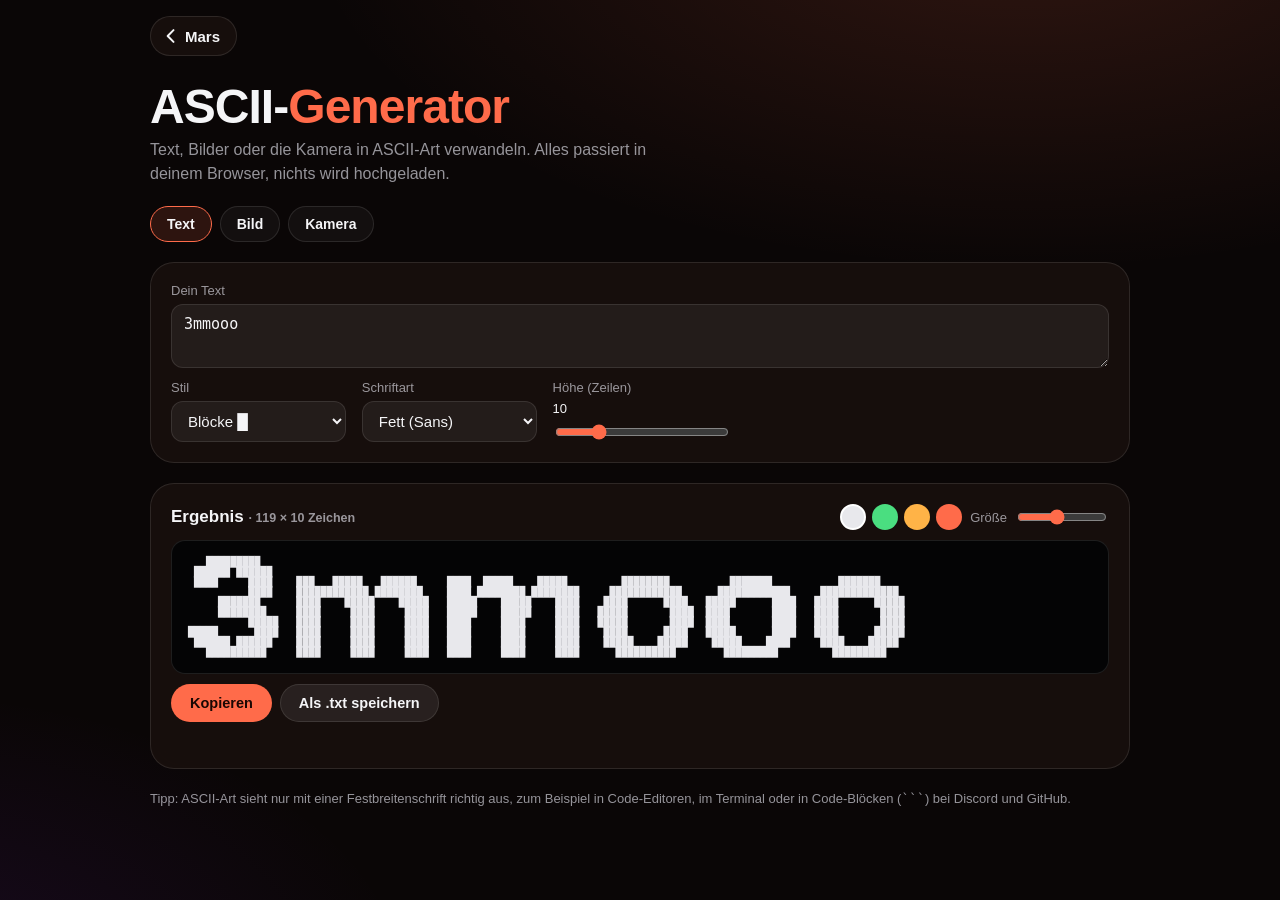
==== 3mmooo.de/ascii.html @ 1d979c2b "Add own ASCII generator and link it from Mars The external ascii-generator.site link was broken. asc" ====
<!DOCTYPE html>
<html lang="de">
<head>
<meta charset="utf-8">
<meta name="viewport" content="width=device-width, initial-scale=1, viewport-fit=cover">
<title>ASCII-Generator – 3mmooo.de</title>
<meta name="description" content="ASCII-Art-Generator im Browser: Text als Banner (Blöcke, Schattierung, Braille, Matrix), Bilder und Live-Kamera in ASCII umwandeln – alles lokal, nichts wird hochgeladen.">
<meta name="theme-color" content="#000000">
<link rel="icon" href="favicon.svg" type="image/svg+xml">
<link rel="canonical" href="https://3mmooo.de/ascii.html">
<style>
  :root {
    --bg: #0a0606;
    --panel: rgba(28, 18, 16, 0.72);
    --line: rgba(255, 255, 255, 0.1);
    --text: #f5f5f7;
    --muted: rgba(235, 235, 245, 0.62);
    --acc: #ff6b4a;
    --acc-dim: rgba(255, 107, 74, 0.14);
    --font: -apple-system, BlinkMacSystemFont, "SF Pro Display", "Inter", "Segoe UI", Roboto, sans-serif;
    --mono: ui-monospace, "SF Mono", SFMono-Regular, Menlo, Consolas, "DejaVu Sans Mono", "Liberation Mono", monospace;
    --out-color: #e8e8ec;
    color-scheme: dark;
  }
  * { box-sizing: border-box; }
  html, body { margin: 0; }
  body {
    min-height: 100vh;
    font-family: var(--font);
    color: var(--text);
    background:
      radial-gradient(1200px 600px at 80% -10%, rgba(255, 107, 74, 0.16), transparent 60%),
      radial-gradient(900px 500px at -10% 110%, rgba(138, 43, 226, 0.12), transparent 60%),
      var(--bg);
    -webkit-font-smoothing: antialiased;
    padding: max(16px, env(safe-area-inset-top)) max(16px, env(safe-area-inset-right)) max(40px, env(safe-area-inset-bottom)) max(16px, env(safe-area-inset-left));
  }
  .wrap { max-width: 980px; margin: 0 auto; display: flex; flex-direction: column; gap: 20px; }
  a { color: var(--acc); }
  button, input, select, textarea { font: inherit; color: inherit; }
  :focus-visible { outline: 2px solid var(--acc); outline-offset: 2px; }
  [hidden] { display: none !important; }

  .back {
    align-self: flex-start;
    display: inline-flex; align-items: center; gap: 4px;
    padding: 9px 16px 9px 10px;
    border-radius: 999px;
    border: 1px solid var(--line);
    background: var(--panel);
    color: inherit; text-decoration: none;
    font-weight: 600; font-size: 15px;
  }
  .back svg { width: 20px; height: 20px; }
  header h1 { margin: 6px 0 6px; font-size: clamp(32px, 6vw, 48px); letter-spacing: -0.02em; line-height: 1.05; }
  header h1 span { color: var(--acc); }
  header p { margin: 0; color: var(--muted); font-size: 16px; line-height: 1.5; max-width: 62ch; }

  .tabs { display: flex; flex-wrap: wrap; gap: 8px; }
  .tab {
    padding: 9px 16px; border-radius: 999px; border: 1px solid var(--line);
    background: rgba(255, 255, 255, 0.04); font-size: 14px; font-weight: 600; cursor: pointer;
  }
  .tab:hover { background: rgba(255, 255, 255, 0.08); }
  .tab[aria-selected="true"] { background: var(--acc-dim); border-color: var(--acc); }

  .card {
    border-radius: 24px; border: 1px solid var(--line); background: var(--panel);
    -webkit-backdrop-filter: blur(20px); backdrop-filter: blur(20px);
    padding: 20px; display: flex; flex-direction: column; gap: 14px;
  }
  .controls { display: grid; grid-template-columns: repeat(auto-fit, minmax(170px, 1fr)); gap: 12px 16px; }
  .field { display: flex; flex-direction: column; gap: 6px; font-size: 13px; color: var(--muted); min-width: 0; }
  .field.wide { grid-column: 1 / -1; }
  .field output { color: var(--text); font-variant-numeric: tabular-nums; }
  textarea, input[type="text"], select {
    font-size: 15px; padding: 10px 12px; border-radius: 12px; border: 1px solid var(--line);
    background: rgba(255, 255, 255, 0.06); color: var(--text); outline: none; min-width: 0; width: 100%;
  }
  textarea { font-family: var(--mono); resize: vertical; min-height: 64px; }
  textarea:focus, input[type="text"]:focus, select:focus { border-color: var(--acc); }
  input[type="range"] { width: 100%; accent-color: var(--acc); }
  .check { display: flex; align-items: center; gap: 8px; font-size: 14px; color: var(--text); cursor: pointer; }
  .check input { accent-color: var(--acc); width: 18px; height: 18px; }

  .row { display: flex; flex-wrap: wrap; gap: 8px; align-items: center; }
  .btn {
    padding: 10px 18px; border-radius: 999px; border: 1px solid var(--line);
    background: rgba(255, 255, 255, 0.08); font-weight: 600; font-size: 14.5px; cursor: pointer;
  }
  .btn:hover { background: rgba(255, 255, 255, 0.15); }
  .btn.primary { background: var(--acc); border-color: transparent; color: #1a0703; }
  .btn.primary:hover { background: #ff8467; }
  .hint { font-size: 13px; color: var(--muted); margin: 0; }

  .drop {
    display: grid; place-items: center; text-align: center; gap: 6px;
    padding: 22px; border-radius: 16px; border: 1.5px dashed rgba(255, 255, 255, 0.22);
    color: var(--muted); font-size: 14px; cursor: pointer;
  }
  .drop.over { border-color: var(--acc); background: var(--acc-dim); color: var(--text); }
  .drop strong { color: var(--text); }

  .output-card { gap: 10px; }
  .out-head { display: flex; flex-wrap: wrap; justify-content: space-between; align-items: center; gap: 10px; }
  .out-head h2 { margin: 0; font-size: 17px; }
  .meta { font-size: 12.5px; color: var(--muted); font-variant-numeric: tabular-nums; }
  .out-wrap { overflow: auto; max-height: 70vh; border-radius: 14px; background: #040405; border: 1px solid var(--line); }
  pre#out {
    margin: 0; padding: 16px; font-family: var(--mono); font-size: var(--fs, 10px); line-height: 1.0;
    color: var(--out-color); white-space: pre; width: max-content; min-width: 100%;
  }
  pre#out.color span { color: inherit; }
  .swatches { display: flex; gap: 6px; }
  .swatch { width: 26px; height: 26px; border-radius: 50%; border: 2px solid transparent; cursor: pointer; }
  .swatch[aria-pressed="true"] { border-color: #fff; }
  .status { min-height: 1.2em; font-size: 13px; color: var(--muted); margin: 0; }
  .status.ok { color: #4ade80; }
  .status.err { color: #ff6b6b; }
  footer { color: var(--muted); font-size: 13px; line-height: 1.6; }
  video, canvas.work { display: none; }
</style>
</head>
<body>
<div class="wrap">
  <a class="back" href="index.html#mars">
    <svg viewBox="0 0 24 24" aria-hidden="true"><path d="m15 5-7 7 7 7" fill="none" stroke="currentColor" stroke-width="2.4" stroke-linecap="round" stroke-linejoin="round"/></svg>
    Mars
  </a>

  <header>
    <h1>ASCII-<span>Generator</span></h1>
    <p>Text, Bilder oder die Kamera in ASCII-Art verwandeln. Alles passiert in deinem Browser, nichts wird hochgeladen.</p>
  </header>

  <nav class="tabs" role="tablist" aria-label="Modus">
    <button class="tab" role="tab" id="tab-text" data-mode="text" aria-selected="true">Text</button>
    <button class="tab" role="tab" id="tab-bild" data-mode="bild" aria-selected="false">Bild</button>
    <button class="tab" role="tab" id="tab-kamera" data-mode="kamera" aria-selected="false">Kamera</button>
  </nav>

  <!-- Text -->
  <section class="card" data-panel="text" aria-labelledby="tab-text">
    <div class="controls">
      <label class="field wide">Dein Text
        <textarea id="txt-in" rows="2" spellcheck="false">3mmooo</textarea>
      </label>
      <label class="field">Stil
        <select id="txt-style">
          <option value="block">Blöcke █</option>
          <option value="hash">Raute #</option>
          <option value="shade">Schattiert ░▒▓█</option>
          <option value="braille">Braille-Punkte ⣿ (fein)</option>
          <option value="matrix">Matrix 0101</option>
          <option value="outline">Umriss</option>
        </select>
      </label>
      <label class="field">Schriftart
        <select id="txt-font">
          <option value="900 100px 'Arial Black', 'Arial', sans-serif">Fett (Sans)</option>
          <option value="700 100px Impact, 'Arial Narrow', sans-serif">Impact</option>
          <option value="700 100px Georgia, 'Times New Roman', serif">Serif</option>
          <option value="700 100px 'Courier New', monospace">Schreibmaschine</option>
          <option value="italic 700 100px 'Brush Script MT', cursive">Schreibschrift</option>
        </select>
      </label>
      <label class="field">Höhe (Zeilen) <output id="txt-rows-v">10</output>
        <input type="range" id="txt-rows" min="4" max="30" value="10">
      </label>
    </div>
  </section>

  <!-- Bild -->
  <section class="card" data-panel="bild" aria-labelledby="tab-bild" hidden>
    <label class="drop" id="drop" for="img-file">
      <strong>Bild auswählen oder hierher ziehen</strong>
      <span>PNG, JPG, GIF, WebP – bleibt auf deinem Gerät</span>
    </label>
    <input type="file" id="img-file" accept="image/*" hidden>
    <div class="controls">
      <label class="field">Breite (Zeichen) <output id="img-cols-v">100</output>
        <input type="range" id="img-cols" min="20" max="240" value="100">
      </label>
      <label class="field">Zeichensatz
        <select id="img-ramp">
          <option value="standard">Standard  .:-=+*#%@</option>
          <option value="fein">Fein (70 Stufen)</option>
          <option value="block">Blöcke ░▒▓█</option>
          <option value="braille">Braille ⣿ (sehr fein)</option>
          <option value="binaer">Binär 0 1</option>
        </select>
      </label>
      <label class="field">Kontrast <output id="img-contrast-v">1.0</output>
        <input type="range" id="img-contrast" min="0.5" max="2.5" step="0.1" value="1">
      </label>
      <div class="field">Optionen
        <label class="check"><input type="checkbox" id="img-invert"> Invertieren (für hellen Hintergrund)</label>
        <label class="check"><input type="checkbox" id="img-color"> In Farbe</label>
      </div>
    </div>
  </section>

  <!-- Kamera -->
  <section class="card" data-panel="kamera" aria-labelledby="tab-kamera" hidden>
    <p class="hint">Die Kamera startet erst nach deinem Klick. Das Bild bleibt auf deinem Gerät und wird nirgends gespeichert.</p>
    <div class="row">
      <button class="btn primary" id="cam-start">Kamera starten</button>
      <button class="btn" id="cam-stop" hidden>Stoppen</button>
      <button class="btn" id="cam-snap" hidden>Standbild</button>
    </div>
    <div class="controls">
      <label class="field">Breite (Zeichen) <output id="cam-cols-v">90</output>
        <input type="range" id="cam-cols" min="30" max="180" value="90">
      </label>
      <label class="field">Zeichensatz
        <select id="cam-ramp">
          <option value="standard">Standard</option>
          <option value="fein">Fein</option>
          <option value="block">Blöcke</option>
          <option value="binaer">Matrix 0 1</option>
        </select>
      </label>
    </div>
  </section>

  <!-- Ausgabe -->
  <section class="card output-card" aria-label="Ergebnis">
    <div class="out-head">
      <h2>Ergebnis <span class="meta" id="meta"></span></h2>
      <div class="row">
        <div class="swatches" role="group" aria-label="Textfarbe">
          <button class="swatch" data-color="#e8e8ec" style="background:#e8e8ec" aria-label="Weiß" aria-pressed="true"></button>
          <button class="swatch" data-color="#4ade80" style="background:#4ade80" aria-label="Terminal-Grün" aria-pressed="false"></button>
          <button class="swatch" data-color="#ffb347" style="background:#ffb347" aria-label="Bernstein" aria-pressed="false"></button>
          <button class="swatch" data-color="#ff6b4a" style="background:#ff6b4a" aria-label="Mars-Rot" aria-pressed="false"></button>
        </div>
        <label class="field" style="flex-direction:row;align-items:center;gap:8px">Größe
          <input type="range" id="fs" min="4" max="18" value="10" style="width:90px" aria-label="Schriftgröße der Vorschau">
        </label>
      </div>
    </div>
    <div class="out-wrap"><pre id="out" aria-live="off"></pre></div>
    <div class="row">
      <button class="btn primary" id="copy">Kopieren</button>
      <button class="btn" id="download">Als .txt speichern</button>
    </div>
    <p class="status" id="status" role="status"></p>
  </section>

  <footer>
    Tipp: ASCII-Art sieht nur mit einer Festbreitenschrift richtig aus, zum Beispiel in Code-Editoren, im Terminal
    oder in Code-Blöcken (<code>```</code>) bei Discord und GitHub.
  </footer>
</div>

<video id="video" playsinline muted></video>
<canvas class="work" id="work"></canvas>

<script>
(() => {
  'use strict';
  const $ = (s) => document.querySelector(s);
  const work = $('#work');
  const ctx = work.getContext('2d', { willReadFrequently: true });
  const out = $('#out');
  let mode = 'text';
  let lastText = '';

  const RAMPS = {
    standard: ' .:-=+*#%@',
    fein: " .'`^\",:;Il!i><~+_-?][}{1)(|\\/tfjrxnuvczXYUJCLQ0OZmwqpdbkhao*#MW&8%B@$",
    block: ' ░▒▓█',
    binaer: ' 01',
  };

  // ---------- Grundlagen: Bild in Helligkeitsraster umwandeln ----------
  // Liefert für jede Zelle die "Deckung" 0..1 (1 = voll/dunkel bzw. Text) und optional die Farbe.
  function sample(cols, rows, src, opts = {}) {
    const { invert = false, contrast = 1, alphaMode = false, sub = [1, 1] } = opts;
    const w = cols * sub[0], h = rows * sub[1];
    work.width = w; work.height = h;
    ctx.clearRect(0, 0, w, h);
    if (!alphaMode) { ctx.fillStyle = '#fff'; ctx.fillRect(0, 0, w, h); }
    ctx.imageSmoothingEnabled = true;
    ctx.imageSmoothingQuality = 'high';
    ctx.drawImage(src, 0, 0, w, h);
    const d = ctx.getImageData(0, 0, w, h).data;
    const val = new Float32Array(w * h);
    const col = new Uint8ClampedArray(w * h * 3);
    for (let i = 0; i < w * h; i++) {
      const r = d[i * 4], g = d[i * 4 + 1], b = d[i * 4 + 2], a = d[i * 4 + 3] / 255;
      let v;
      if (alphaMode) v = a;
      else {
        const lum = (0.2126 * r + 0.7152 * g + 0.0722 * b) / 255;
        v = lum;                                                // hell = dichtes Zeichen (Vorschau ist dunkel)
        v = Math.min(1, Math.max(0, (v - 0.5) * contrast + 0.5));
      }
      val[i] = invert ? 1 - v : v;
      col[i * 3] = r; col[i * 3 + 1] = g; col[i * 3 + 2] = b;
    }
    return { val, col, w, h };
  }

  function rampText(grid, cols, rows, ramp, { binary = false, color = false } = {}) {
    const lines = [];
    const html = [];
    for (let y = 0; y < rows; y++) {
      let line = '', hline = '';
      for (let x = 0; x < cols; x++) {
        const i = y * cols + x;
        const v = grid.val[i];
        let ch;
        if (binary) ch = v < 0.35 ? ' ' : (Math.random() < 0.5 ? '0' : '1');
        else ch = ramp[Math.min(ramp.length - 1, Math.floor(v * ramp.length))];
        line += ch;
        if (color) {
          const r = grid.col[i * 3], g = grid.col[i * 3 + 1], b = grid.col[i * 3 + 2];
          hline += ch === ' ' ? ' ' : `<span style="color:rgb(${r},${g},${b})">${ch === '<' ? '&lt;' : ch === '>' ? '&gt;' : ch === '&' ? '&amp;' : ch}</span>`;
        }
      }
      lines.push(line.replace(/\s+$/, ''));
      if (color) html.push(hline);
    }
    return { text: trimBlock(lines), html: color ? html.join('\n') : null };
  }

  // Braille: jede Zelle = 2×4 Punkte → sehr feine Auflösung
  const BRAILLE_BITS = [[0x01, 0x08], [0x02, 0x10], [0x04, 0x20], [0x40, 0x80]];
  function brailleText(grid, cols, rows, threshold = 0.5) {
    const lines = [];
    for (let y = 0; y < rows; y++) {
      let line = '';
      for (let x = 0; x < cols; x++) {
        let bits = 0;
        for (let dy = 0; dy < 4; dy++) for (let dx = 0; dx < 2; dx++) {
          if (grid.val[(y * 4 + dy) * grid.w + x * 2 + dx] > threshold) bits |= BRAILLE_BITS[dy][dx];
        }
        line += bits ? String.fromCharCode(0x2800 + bits) : ' ';
      }
      lines.push(line.replace(/\s+$/, ''));
    }
    return trimBlock(lines);
  }

  // leere Zeilen oben/unten und gemeinsame Einrückung links entfernen
  function trimBlock(lines) {
    while (lines.length && !lines[0].trim()) lines.shift();
    while (lines.length && !lines[lines.length - 1].trim()) lines.pop();
    const indent = Math.min(...lines.filter((l) => l.trim()).map((l) => l.match(/^ */)[0].length));
    return lines.map((l) => l.slice(Number.isFinite(indent) ? indent : 0)).join('\n');
  }

  function show(text, html, info) {
    lastText = text;
    if (html) { out.innerHTML = html; out.classList.add('color'); }
    else { out.textContent = text; out.classList.remove('color'); }
    const lines = text ? text.split('\n') : [];
    $('#meta').textContent = text ? `· ${Math.max(...lines.map((l) => [...l].length))} × ${lines.length} Zeichen${info ? ' · ' + info : ''}` : '';
  }

  // ---------- Text ----------
  const textCanvas = document.createElement('canvas');
  const tctx = textCanvas.getContext('2d');
  function renderText() {
    const raw = $('#txt-in').value.replace(/\r/g, '');
    const style = $('#txt-style').value;
    const rowsPerLine = +$('#txt-rows').value;
    $('#txt-rows-v').textContent = rowsPerLine;
    const lines = raw.split('\n').map((l) => l.trimEnd());
    if (!raw.trim()) { show(''); return; }

    tctx.font = $('#txt-font').value;
    const pad = 6;
    // echte Buchstabenhöhe messen, damit die Zeilen voll genutzt werden
    let asc = 0, desc = 0;
    for (const l of lines) {
      const m = tctx.measureText(l || ' ');
      asc = Math.max(asc, m.actualBoundingBoxAscent || 72);
      desc = Math.max(desc, m.actualBoundingBoxDescent || 0);
    }
    const glyphH = Math.ceil(asc + desc);
    const gap = Math.round(glyphH * 0.25);
    const widthPx = Math.max(...lines.map((l) => tctx.measureText(l || ' ').width)) + pad * 2;
    textCanvas.width = Math.ceil(widthPx);
    textCanvas.height = glyphH * lines.length + gap * (lines.length - 1) + pad * 2;
    tctx.font = $('#txt-font').value;
    tctx.fillStyle = '#000';
    tctx.textBaseline = 'alphabetic';
    if (style === 'outline') { tctx.lineWidth = 6; tctx.strokeStyle = '#000'; }
    lines.forEach((l, i) => {
      const y = pad + i * (glyphH + gap) + asc;
      if (style === 'outline') tctx.strokeText(l, pad, y); else tctx.fillText(l, pad, y);
    });

    // Zeichen sind etwa doppelt so hoch wie breit → Zellen im Verhältnis 1:2
    const rows = Math.round(rowsPerLine * textCanvas.height / glyphH);
    const cellH = textCanvas.height / rows;
    const cols = Math.max(1, Math.round(textCanvas.width / (cellH * 0.5)));

    let text;
    if (style === 'braille') {
      const grid = sample(cols, rows, textCanvas, { alphaMode: true, sub: [2, 4] });
      text = brailleText(grid, cols, rows, 0.45);
    } else {
      const grid = sample(cols, rows, textCanvas, { alphaMode: true });
      if (style === 'block') text = rampText(grid, cols, rows, '  ███').text;
      else if (style === 'hash') text = rampText(grid, cols, rows, '  ###').text;
      else if (style === 'shade') text = rampText(grid, cols, rows, ' ░▒▓█').text;
      else if (style === 'matrix') text = rampText(grid, cols, rows, '', { binary: true }).text;
      else text = rampText(grid, cols, rows, '  @@@').text;
    }
    show(text);
  }

  // ---------- Bild ----------
  let image = null;
  function renderImage() {
    $('#img-cols-v').textContent = $('#img-cols').value;
    $('#img-contrast-v').textContent = (+$('#img-contrast').value).toFixed(1);
    if (!image) { show(''); setStatus('Wähle zuerst ein Bild aus.'); return; }
    const cols = +$('#img-cols').value;
    const rows = Math.max(1, Math.round(cols * (image.naturalHeight / image.naturalWidth) * 0.5));
    const rampKey = $('#img-ramp').value;
    const opts = { invert: $('#img-invert').checked, contrast: +$('#img-contrast').value };
    if (rampKey === 'braille') {
      const grid = sample(cols, rows, image, { ...opts, sub: [2, 4] });
      show(brailleText(grid, cols, rows, 0.5));
    } else {
      const grid = sample(cols, rows, image, opts);
      const r = rampText(grid, cols, rows, RAMPS[rampKey] || RAMPS.standard, { binary: rampKey === 'binaer', color: $('#img-color').checked });
      show(r.text, r.html);
    }
    setStatus('');
  }
  function loadFile(file) {
    if (!file || !file.type.startsWith('image/')) { setStatus('Das ist keine Bilddatei.', 'err'); return; }
    const url = URL.createObjectURL(file);
    const img = new Image();
    img.onload = () => { image = img; renderImage(); };
    img.onerror = () => setStatus('Das Bild konnte nicht gelesen werden.', 'err');
    img.src = url;
  }
  $('#img-file').addEventListener('change', (e) => loadFile(e.target.files[0]));
  const drop = $('#drop');
  ['dragenter', 'dragover'].forEach((t) => drop.addEventListener(t, (e) => { e.preventDefault(); drop.classList.add('over'); }));
  ['dragleave', 'drop'].forEach((t) => drop.addEventListener(t, (e) => { e.preventDefault(); drop.classList.remove('over'); }));
  drop.addEventListener('drop', (e) => loadFile(e.dataTransfer.files[0]));
  window.addEventListener('paste', (e) => {
    const item = [...(e.clipboardData?.items || [])].find((i) => i.type.startsWith('image/'));
    if (item) { setMode('bild'); loadFile(item.getAsFile()); }
  });

  // ---------- Kamera ----------
  const video = $('#video');
  let stream = null, raf = 0, frozen = false;
  async function startCam() {
    try {
      stream = await navigator.mediaDevices.getUserMedia({ video: { facingMode: 'user', width: { ideal: 640 } }, audio: false });
    } catch {
      setStatus('Kein Zugriff auf die Kamera. Bitte im Browser erlauben (funktioniert nur über https).', 'err');
      return;
    }
    video.srcObject = stream;
    await video.play();
    frozen = false;
    $('#cam-start').hidden = true; $('#cam-stop').hidden = false; $('#cam-snap').hidden = false;
    $('#cam-snap').textContent = 'Standbild';
    setStatus('Kamera läuft.', 'ok');
    loop();
  }
  function stopCam() {
    cancelAnimationFrame(raf);
    stream?.getTracks().forEach((t) => t.stop());
    stream = null;
    $('#cam-start').hidden = false; $('#cam-stop').hidden = true; $('#cam-snap').hidden = true;
    setStatus('');
  }
  let lastFrame = 0;
  function loop(now = 0) {
    raf = requestAnimationFrame(loop);
    if (frozen || now - lastFrame < 66 || !video.videoWidth) return;   // ~15 Bilder/s
    lastFrame = now;
    $('#cam-cols-v').textContent = $('#cam-cols').value;
    const cols = +$('#cam-cols').value;
    const rows = Math.round(cols * (video.videoHeight / video.videoWidth) * 0.5);
    // gespiegelt wie ein Spiegel
    const mirror = document.createElement('canvas');
    mirror.width = video.videoWidth; mirror.height = video.videoHeight;
    const m = mirror.getContext('2d');
    m.translate(mirror.width, 0); m.scale(-1, 1); m.drawImage(video, 0, 0);
    const key = $('#cam-ramp').value;
    const grid = sample(cols, rows, mirror, { contrast: 1.3 });
    show(rampText(grid, cols, rows, RAMPS[key], { binary: key === 'binaer' }).text, null, 'live');
  }
  $('#cam-start').addEventListener('click', startCam);
  $('#cam-stop').addEventListener('click', stopCam);
  $('#cam-snap').addEventListener('click', () => {
    frozen = !frozen;
    $('#cam-snap').textContent = frozen ? 'Weiter' : 'Standbild';
  });

  // ---------- Modus, Ausgabe, Kopieren ----------
  function setMode(next) {
    mode = next;
    document.querySelectorAll('.tab').forEach((t) => t.setAttribute('aria-selected', String(t.dataset.mode === mode)));
    document.querySelectorAll('[data-panel]').forEach((p) => { p.hidden = p.dataset.panel !== mode; });
    if (mode !== 'kamera') stopCam();
    try { history.replaceState(null, '', '#' + mode); } catch {}
    refresh();
  }
  function refresh() {
    if (mode === 'text') renderText();
    else if (mode === 'bild') renderImage();
    else if (!stream) { show(''); setStatus(''); }
  }
  document.querySelectorAll('.tab').forEach((t) => t.addEventListener('click', () => setMode(t.dataset.mode)));

  ['#txt-in', '#txt-style', '#txt-font', '#txt-rows'].forEach((s) => $(s).addEventListener('input', renderText));
  ['#img-cols', '#img-ramp', '#img-contrast', '#img-invert', '#img-color'].forEach((s) => $(s).addEventListener('input', renderImage));

  function setStatus(msg, kind = '') { const s = $('#status'); s.textContent = msg; s.className = 'status ' + kind; }

  $('#copy').addEventListener('click', () => {
    if (!lastText) return setStatus('Noch nichts zum Kopieren.', 'err');
    navigator.clipboard.writeText(lastText)
      .then(() => setStatus('Kopiert ✓', 'ok'))
      .catch(() => {
        const r = document.createRange(); r.selectNodeContents(out);
        const sel = getSelection(); sel.removeAllRanges(); sel.addRange(r);
        setStatus('Text ist markiert – jetzt mit Strg+C bzw. Teilen kopieren.');
      });
  });
  $('#download').addEventListener('click', () => {
    if (!lastText) return setStatus('Noch nichts zum Speichern.', 'err');
    const a = document.createElement('a');
    a.href = URL.createObjectURL(new Blob([lastText + '\n'], { type: 'text/plain;charset=utf-8' }));
    a.download = 'ascii-art.txt';
    document.body.appendChild(a); a.click(); a.remove();
    setTimeout(() => URL.revokeObjectURL(a.href), 2000);
  });

  document.querySelectorAll('.swatch').forEach((b) => b.addEventListener('click', () => {
    document.querySelectorAll('.swatch').forEach((x) => x.setAttribute('aria-pressed', String(x === b)));
    document.documentElement.style.setProperty('--out-color', b.dataset.color);
  }));
  $('#fs').addEventListener('input', () => out.style.setProperty('--fs', $('#fs').value + 'px'));

  // Start: Modus aus der URL (#text, #bild, #kamera)
  const start = location.hash.slice(1);
  if (document.fonts?.ready) document.fonts.ready.then(() => setMode(['text', 'bild', 'kamera'].includes(start) ? start : 'text'));
  else setMode(['text', 'bild', 'kamera'].includes(start) ? start : 'text');
})();
</script>
</body>
</html>
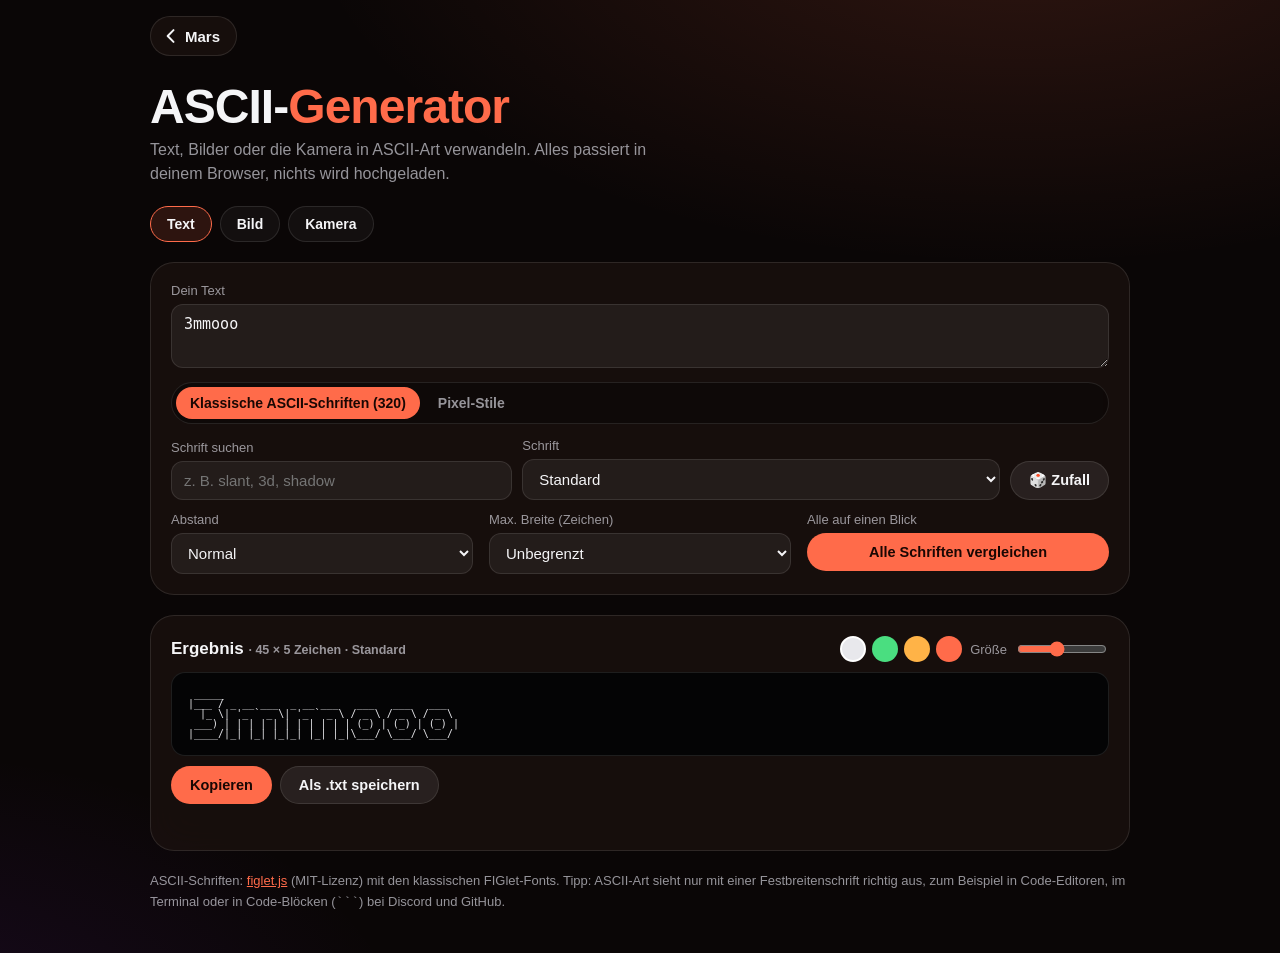
==== commit ffff77de: "Add 320 classic FIGlet fonts to the ASCII generator - Vendored figlet.js 1.12 (MIT) and its fonts lo" ====
--- a/3mmooo.de/ascii.html
+++ b/3mmooo.de/ascii.html
@@ -4,7 +4,7 @@
 <meta charset="utf-8">
 <meta name="viewport" content="width=device-width, initial-scale=1, viewport-fit=cover">
 <title>ASCII-Generator – 3mmooo.de</title>
-<meta name="description" content="ASCII-Art-Generator im Browser: Text als Banner (Blöcke, Schattierung, Braille, Matrix), Bilder und Live-Kamera in ASCII umwandeln – alles lokal, nichts wird hochgeladen.">
+<meta name="description" content="ASCII-Art-Generator im Browser: Text in 320 klassischen ASCII-Schriften (FIGlet) oder als Pixel-Banner (Blöcke, Braille, Matrix), Bilder und Live-Kamera in ASCII umwandeln – alles lokal, nichts wird hochgeladen.">
 <meta name="theme-color" content="#000000">
 <link rel="icon" href="favicon.svg" type="image/svg+xml">
 <link rel="canonical" href="https://3mmooo.de/ascii.html">
@@ -118,6 +118,24 @@
   .status.ok { color: #4ade80; }
   .status.err { color: #ff6b6b; }
   footer { color: var(--muted); font-size: 13px; line-height: 1.6; }
+
+  /* Umschalter klassisch / Pixel */
+  .seg { display: inline-flex; padding: 4px; gap: 4px; border-radius: 999px; background: rgba(0, 0, 0, 0.35); border: 1px solid var(--line); flex-wrap: wrap; }
+  .seg button { border: 0; background: none; padding: 8px 14px; border-radius: 999px; font-size: 14px; font-weight: 600; cursor: pointer; color: var(--muted); }
+  .seg button[aria-pressed="true"] { background: var(--acc); color: #1a0703; }
+  .fig-row { display: grid; grid-template-columns: minmax(0, 1fr) minmax(0, 1.4fr) auto; gap: 10px; align-items: end; }
+  @media (max-width: 620px) { .fig-row { grid-template-columns: 1fr; } }
+
+  /* Vergleich aller Schriften */
+  .gallery-head { display: flex; flex-wrap: wrap; gap: 10px; align-items: center; justify-content: space-between; }
+  .gallery-head h2 { margin: 0; font-size: 17px; }
+  .gallery { display: flex; flex-direction: column; gap: 12px; }
+  .tile { border-radius: 16px; border: 1px solid var(--line); background: rgba(0, 0, 0, 0.35); overflow: hidden; }
+  .tile header { display: flex; justify-content: space-between; align-items: center; gap: 8px; padding: 8px 10px 8px 14px; border-bottom: 1px solid var(--line); }
+  .tile h3 { margin: 0; font-size: 13.5px; font-weight: 700; }
+  .tile .mini { padding: 6px 12px; font-size: 12.5px; }
+  .tile .tile-out { overflow-x: auto; }
+  .tile pre { margin: 0; padding: 12px 14px; font: 9px/1.05 var(--mono); color: var(--out-color); white-space: pre; min-height: 60px; }
   video, canvas.work { display: none; }
 </style>
 </head>
@@ -141,10 +159,47 @@
 
   <!-- Text -->
   <section class="card" data-panel="text" aria-labelledby="tab-text">
-    <div class="controls">
-      <label class="field wide">Dein Text
-        <textarea id="txt-in" rows="2" spellcheck="false">3mmooo</textarea>
-      </label>
+    <label class="field wide">Dein Text
+      <textarea id="txt-in" rows="2" spellcheck="false">3mmooo</textarea>
+    </label>
+    <div class="seg" role="group" aria-label="Art der Schrift">
+      <button type="button" id="kind-fig" aria-pressed="true">Klassische ASCII-Schriften (<span id="fig-count">320</span>)</button>
+      <button type="button" id="kind-pix" aria-pressed="false">Pixel-Stile</button>
+    </div>
+
+    <div id="fig-controls">
+      <div class="fig-row">
+        <label class="field">Schrift suchen
+          <input type="text" id="fig-search" placeholder="z. B. slant, 3d, shadow" spellcheck="false" autocomplete="off">
+        </label>
+        <label class="field">Schrift
+          <select id="fig-font"></select>
+        </label>
+        <button class="btn" type="button" id="fig-random" title="Zufällige Schrift">🎲 Zufall</button>
+      </div>
+      <div class="controls" style="margin-top:12px">
+        <label class="field">Abstand
+          <select id="fig-layout">
+            <option value="default">Normal</option>
+            <option value="fitted">Kompakt</option>
+            <option value="full">Breit</option>
+          </select>
+        </label>
+        <label class="field">Max. Breite (Zeichen)
+          <select id="fig-width">
+            <option value="0">Unbegrenzt</option>
+            <option value="80">80 (Terminal)</option>
+            <option value="120">120</option>
+            <option value="60">60</option>
+          </select>
+        </label>
+        <div class="field">Alle auf einen Blick
+          <button class="btn primary" type="button" id="fig-compare">Alle Schriften vergleichen</button>
+        </div>
+      </div>
+    </div>
+
+    <div class="controls" id="pix-controls" hidden>
       <label class="field">Stil
         <select id="txt-style">
           <option value="block">Blöcke █</option>
@@ -247,7 +302,20 @@
     <p class="status" id="status" role="status"></p>
   </section>
 
+  <section class="card" id="gallery-card" hidden aria-labelledby="gallery-title">
+    <div class="gallery-head">
+      <h2 id="gallery-title">Alle Schriften <span class="meta" id="gallery-meta"></span></h2>
+      <div class="row">
+        <input type="text" id="gallery-filter" placeholder="Filtern …" spellcheck="false" autocomplete="off" style="width:180px">
+        <button class="btn" type="button" id="gallery-close">Schließen</button>
+      </div>
+    </div>
+    <p class="hint">Jede Schrift wird erst geladen, wenn du zu ihr scrollst. „Übernehmen“ setzt sie oben als Schrift.</p>
+    <div class="gallery" id="gallery"></div>
+  </section>
+
   <footer>
+    ASCII-Schriften: <a href="https://github.com/patorjk/figlet.js" target="_blank" rel="noopener noreferrer">figlet.js</a> (MIT-Lizenz) mit den klassischen FIGlet-Fonts.
     Tipp: ASCII-Art sieht nur mit einer Festbreitenschrift richtig aus, zum Beispiel in Code-Editoren, im Terminal
     oder in Code-Blöcken (<code>```</code>) bei Discord und GitHub.
   </footer>
@@ -359,10 +427,159 @@
     $('#meta').textContent = text ? `· ${Math.max(...lines.map((l) => [...l].length))} × ${lines.length} Zeichen${info ? ' · ' + info : ''}` : '';
   }
 
-  // ---------- Text ----------
+  // ---------- Klassische ASCII-Schriften (FIGlet) ----------
+  const FAVORITES = ['Standard', 'Slant', 'Big', 'Doom', 'ANSI Shadow', 'ANSI Regular', 'Banner3', 'Block', 'Shadow',
+    'Small', 'Small Slant', '3D-ASCII', 'Larry 3D', 'Isometric1', 'Graffiti', 'Star Wars', 'Bloody', 'Colossal', 'Epic',
+    'Ogre', 'Speed', 'Sub-Zero', 'Univers', 'Electronic', 'Calvin S', 'Delta Corps Priest 1', 'DOS Rebel', 'Elite',
+    'Fire Font-k', 'Ghost', 'Poison', 'Rectangles', 'Stop', 'Alpha', 'Big Money-ne', 'Swamp Land', 'Train',
+    'Def Leppard', 'Rammstein', "Patorjk's Cheese", 'Georgia11', 'Roman', 'Cyberlarge', 'Basic', 'Lean', 'Merlin1'];
+  const FONT_STORE = '3mmooo-ascii-font';
+  let figlet = null, allFonts = [], kind = 'fig';
+
+  async function loadFiglet() {
+    if (figlet) return figlet;
+    const mod = await import('./lib/figlet/figlet.mjs');
+    figlet = mod.default;
+    figlet.defaults({ fontPath: './lib/figlet/fonts' });
+    allFonts = await (await fetch('lib/figlet/fonts.json')).json();
+    $('#fig-count').textContent = allFonts.length;
+    fillFontSelect();
+    return figlet;
+  }
+
+  function fillFontSelect() {
+    const q = $('#fig-search').value.trim().toLowerCase();
+    const sel = $('#fig-font');
+    const keep = sel.value || (() => { try { return localStorage.getItem(FONT_STORE); } catch { return null; } })() || 'Standard';
+    const match = (f) => !q || f.toLowerCase().includes(q);
+    const fav = FAVORITES.filter((f) => allFonts.includes(f) && match(f));
+    const rest = allFonts.filter((f) => !FAVORITES.includes(f) && match(f));
+    const opt = (f) => `<option value="${escAttr(f)}">${escHtml(f)}</option>`;
+    sel.innerHTML = (fav.length ? `<optgroup label="Beliebt">${fav.map(opt).join('')}</optgroup>` : '') +
+      (rest.length ? `<optgroup label="Alle A–Z">${rest.map(opt).join('')}</optgroup>` : '');
+    if ([...sel.options].some((o) => o.value === keep)) sel.value = keep;
+    else if (sel.options.length && q) { sel.selectedIndex = 0; }
+  }
+  const escHtml = (t) => String(t).replace(/[&<>]/g, (c) => ({ '&': '&amp;', '<': '&lt;', '>': '&gt;' }[c]));
+  const escAttr = (t) => escHtml(t).replace(/"/g, '&quot;');
+
+  function figOptions(font) {
+    const width = +$('#fig-width').value;
+    return { font, horizontalLayout: $('#fig-layout').value, width: width || 1000, whitespaceBreak: true };
+  }
+  function cleanFig(t) {
+    const lines = t.replace(/\r/g, '').split('\n').map((l) => l.replace(/\s+$/, ''));
+    return trimBlock(lines);
+  }
+
+  let figToken = 0;
+  async function renderFig() {
+    const raw = $('#txt-in').value.replace(/\r/g, '');
+    if (!raw.trim()) { show(''); return; }
+    const token = ++figToken;
+    try {
+      await loadFiglet();
+      const font = $('#fig-font').value || 'Standard';
+      try { localStorage.setItem(FONT_STORE, font); } catch {}
+      // jede Zeile einzeln, damit Zeilenumbrüche erhalten bleiben
+      const parts = [];
+      for (const line of raw.split('\n')) parts.push(line.trim() ? cleanFig(await figlet.text(line, figOptions(font))) : '');
+      if (token !== figToken) return;
+      show(parts.join('\n\n'), null, font);
+      setStatus('');
+    } catch (e) {
+      if (token === figToken) setStatus('Die Schrift konnte nicht geladen werden.', 'err');
+    }
+  }
+
+  function setKind(k) {
+    kind = k;
+    $('#kind-fig').setAttribute('aria-pressed', String(k === 'fig'));
+    $('#kind-pix').setAttribute('aria-pressed', String(k === 'pix'));
+    $('#fig-controls').hidden = k !== 'fig';
+    $('#pix-controls').hidden = k !== 'pix';
+    renderText();
+  }
+  $('#kind-fig').addEventListener('click', () => setKind('fig'));
+  $('#kind-pix').addEventListener('click', () => setKind('pix'));
+  $('#fig-search').addEventListener('input', () => { fillFontSelect(); renderFig(); });
+  $('#fig-font').addEventListener('change', renderFig);
+  $('#fig-layout').addEventListener('change', renderFig);
+  $('#fig-width').addEventListener('change', renderFig);
+  $('#fig-random').addEventListener('click', async () => {
+    await loadFiglet();
+    $('#fig-search').value = '';
+    fillFontSelect();
+    $('#fig-font').value = allFonts[Math.floor(Math.random() * allFonts.length)];
+    renderFig();
+  });
+
+  // Vergleich: Text in allen Schriften, jede erst beim Hinscrollen geladen
+  let galleryObserver = null;
+  async function openGallery() {
+    await loadFiglet();
+    const card = $('#gallery-card');
+    card.hidden = false;
+    buildGallery();
+    card.scrollIntoView({ behavior: 'smooth', block: 'start' });
+  }
+  function galleryText() {
+    const t = $('#txt-in').value.split('\n').find((l) => l.trim()) || '3mmooo';
+    return t.slice(0, 24);
+  }
+  function buildGallery() {
+    const q = $('#gallery-filter').value.trim().toLowerCase();
+    const fonts = allFonts.filter((f) => !q || f.toLowerCase().includes(q));
+    $('#gallery-meta').textContent = `· ${fonts.length} Schriften`;
+    const box = $('#gallery');
+    galleryObserver?.disconnect();
+    box.innerHTML = fonts.map((f, i) => `
+      <article class="tile" data-font="${escAttr(f)}">
+        <header><h3>${escHtml(f)}</h3>
+          <div class="row"><button class="btn mini" data-use>Übernehmen</button><button class="btn mini" data-copy>Kopieren</button></div>
+        </header>
+        <div class="tile-out"><pre id="g-${i}">…</pre></div>
+      </article>`).join('');
+    const text = galleryText();
+    galleryObserver = new IntersectionObserver((entries) => {
+      for (const en of entries) {
+        if (!en.isIntersecting) continue;
+        galleryObserver.unobserve(en.target);
+        const tile = en.target, font = tile.dataset.font;
+        figlet.text(text, { font, horizontalLayout: 'default', width: 1000 })
+          .then((t) => { tile.querySelector('pre').textContent = cleanFig(t) || '(Diese Schrift kennt diese Zeichen nicht)'; })
+          .catch(() => { tile.querySelector('pre').textContent = '(Schrift konnte nicht geladen werden)'; });
+      }
+    }, { rootMargin: '400px 0px' });
+    box.querySelectorAll('.tile').forEach((t) => galleryObserver.observe(t));
+  }
+  $('#fig-compare').addEventListener('click', openGallery);
+  $('#gallery-close').addEventListener('click', () => { $('#gallery-card').hidden = true; galleryObserver?.disconnect(); });
+  $('#gallery-filter').addEventListener('input', buildGallery);
+  $('#gallery').addEventListener('click', (e) => {
+    const tile = e.target.closest('.tile');
+    if (!tile) return;
+    if (e.target.closest('[data-use]')) {
+      $('#fig-search').value = '';
+      fillFontSelect();
+      $('#fig-font').value = tile.dataset.font;
+      setKind('fig');
+      $('#tab-text').scrollIntoView({ behavior: 'smooth' });
+    } else if (e.target.closest('[data-copy]')) {
+      const text = tile.querySelector('pre').textContent;
+      navigator.clipboard.writeText(text).then(() => setStatus(`„${tile.dataset.font}“ kopiert ✓`, 'ok'))
+        .catch(() => setStatus('Kopieren nicht erlaubt – bitte den Text markieren und kopieren.', 'err'));
+    }
+  });
+
+  // ---------- Pixel-Stile (Text per Canvas abtasten) ----------
   const textCanvas = document.createElement('canvas');
   const tctx = textCanvas.getContext('2d');
   function renderText() {
+    if (kind === 'fig') return renderFig();
+    return renderPixel();
+  }
+  function renderPixel() {
     const raw = $('#txt-in').value.replace(/\r/g, '');
     const style = $('#txt-style').value;
     const rowsPerLine = +$('#txt-rows').value;
@@ -516,7 +733,15 @@
   }
   document.querySelectorAll('.tab').forEach((t) => t.addEventListener('click', () => setMode(t.dataset.mode)));
 
-  ['#txt-in', '#txt-style', '#txt-font', '#txt-rows'].forEach((s) => $(s).addEventListener('input', renderText));
+  ['#txt-style', '#txt-font', '#txt-rows'].forEach((s) => $(s).addEventListener('input', renderPixel));
+  let typeTimer = 0;
+  $('#txt-in').addEventListener('input', () => {
+    clearTimeout(typeTimer);
+    typeTimer = setTimeout(() => {
+      renderText();
+      if (!$('#gallery-card').hidden) buildGallery();
+    }, 150);
+  });
   ['#img-cols', '#img-ramp', '#img-contrast', '#img-invert', '#img-color'].forEach((s) => $(s).addEventListener('input', renderImage));
 
   function setStatus(msg, kind = '') { const s = $('#status'); s.textContent = msg; s.className = 'status ' + kind; }
@@ -546,6 +771,9 @@
   }));
   $('#fs').addEventListener('input', () => out.style.setProperty('--fs', $('#fs').value + 'px'));
 
+  // Handy: kleinere Vorschau-Schrift, damit mehr aufs Display passt
+  if (innerWidth < 600) { $('#fs').value = 6; out.style.setProperty('--fs', '6px'); }
+
   // Start: Modus aus der URL (#text, #bild, #kamera)
   const start = location.hash.slice(1);
   if (document.fonts?.ready) document.fonts.ready.then(() => setMode(['text', 'bild', 'kamera'].includes(start) ? start : 'text'));
